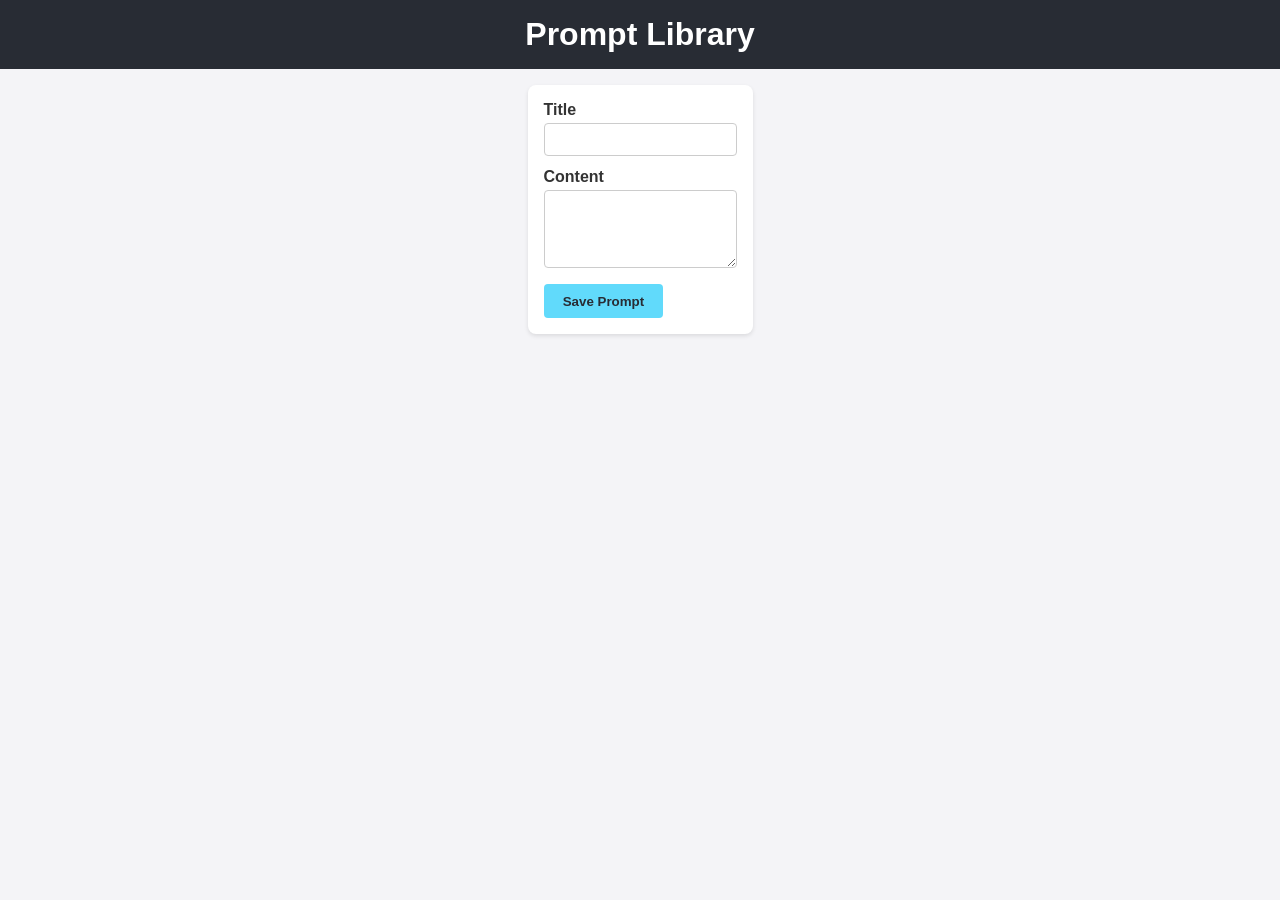
==== prompt-library/index.html @ 700f1c10 "feat: COmplete video 8" ====
<!DOCTYPE html>
<html lang="en">
<head>
    <meta charset="UTF-8">
    <meta http-equiv="X-UA-Compatible" content="IE=edge">
    <meta name="viewport" content="width=device-width, initial-scale=1.0">
    <title>Prompt Library</title>
    <link rel="stylesheet" href="style.css">
</head>
<body>
    <header>
        <h1>Prompt Library</h1>
    </header>

    <main>
        <section id="form-section">
            <form id="prompt-form">
                <div class="field">
                    <label for="title">Title</label>
                    <input type="text" id="title" name="title" required>
                </div>
                <div class="field">
                    <label for="content">Content</label>
                    <textarea id="content" name="content" rows="4" required></textarea>
                </div>
                <button type="submit" id="save-btn">Save Prompt</button>
            </form>
        </section>

        <section id="cards-container">
            <!-- prompt cards will be injected here -->
        </section>
    </main>

    <script src="app.js"></script>
</body>
</html>
---- prompt-library/style.css ----
/* simple light-mode developer theme */
* {
  box-sizing: border-box;
  margin: 0;
  padding: 0;
  font-family: "Segoe UI", Tahoma, Geneva, Verdana, sans-serif;
}
body {
  background: #f4f4f7;
  color: #333;
  min-height: 100vh;
  display: flex;
  flex-direction: column;
}
header {
  background: #282c34;
  color: #fff;
  padding: 1rem;
  text-align: center;
}
main {
  flex: 1;
  padding: 1rem;
  max-width: 800px;
  margin: 0 auto;
}
#form-section {
  background: #fff;
  padding: 1rem;
  border-radius: 8px;
  box-shadow: 0 2px 4px rgba(0, 0, 0, 0.1);
  margin-bottom: 1rem;
}
.field {
  margin-bottom: 0.75rem;
}
.field label {
  display: block;
  margin-bottom: 0.25rem;
  font-weight: 600;
}
.field input,
.field textarea {
  width: 100%;
  padding: 0.5rem;
  border: 1px solid #ccc;
  border-radius: 4px;
}
#save-btn {
  background: #61dafb;
  border: none;
  padding: 0.6rem 1.2rem;
  color: #282c34;
  font-weight: bold;
  border-radius: 4px;
  cursor: pointer;
}
#save-btn:hover {
  background: #52c7e9;
}
#cards-container {
  display: grid;
  grid-template-columns: repeat(auto-fit, minmax(240px, 1fr));
  gap: 1rem;
}
.card {
  background: #fff;
  border-radius: 8px;
  padding: 1rem;
  box-shadow: 0 2px 4px rgba(0, 0, 0, 0.1);
  position: relative;
}
.card .title {
  font-weight: 700;
  margin-bottom: 0.5rem;
}
.card .preview {
  font-size: 0.9rem;
  color: #555;
  margin-bottom: 0.5rem;
}
.card .full {
  font-size: 0.85rem;
  color: #333;
  white-space: pre-wrap;
  margin-bottom: 1rem;
}
.card .delete-btn {
  position: absolute;
  top: 8px;
  right: 8px;
  background: #e55353;
  border: none;
  color: #fff;
  padding: 0.3rem 0.6rem;
  border-radius: 4px;
  cursor: pointer;
  font-size: 0.8rem;
}
.card .delete-btn:hover {
  background: #c73e3e;
}
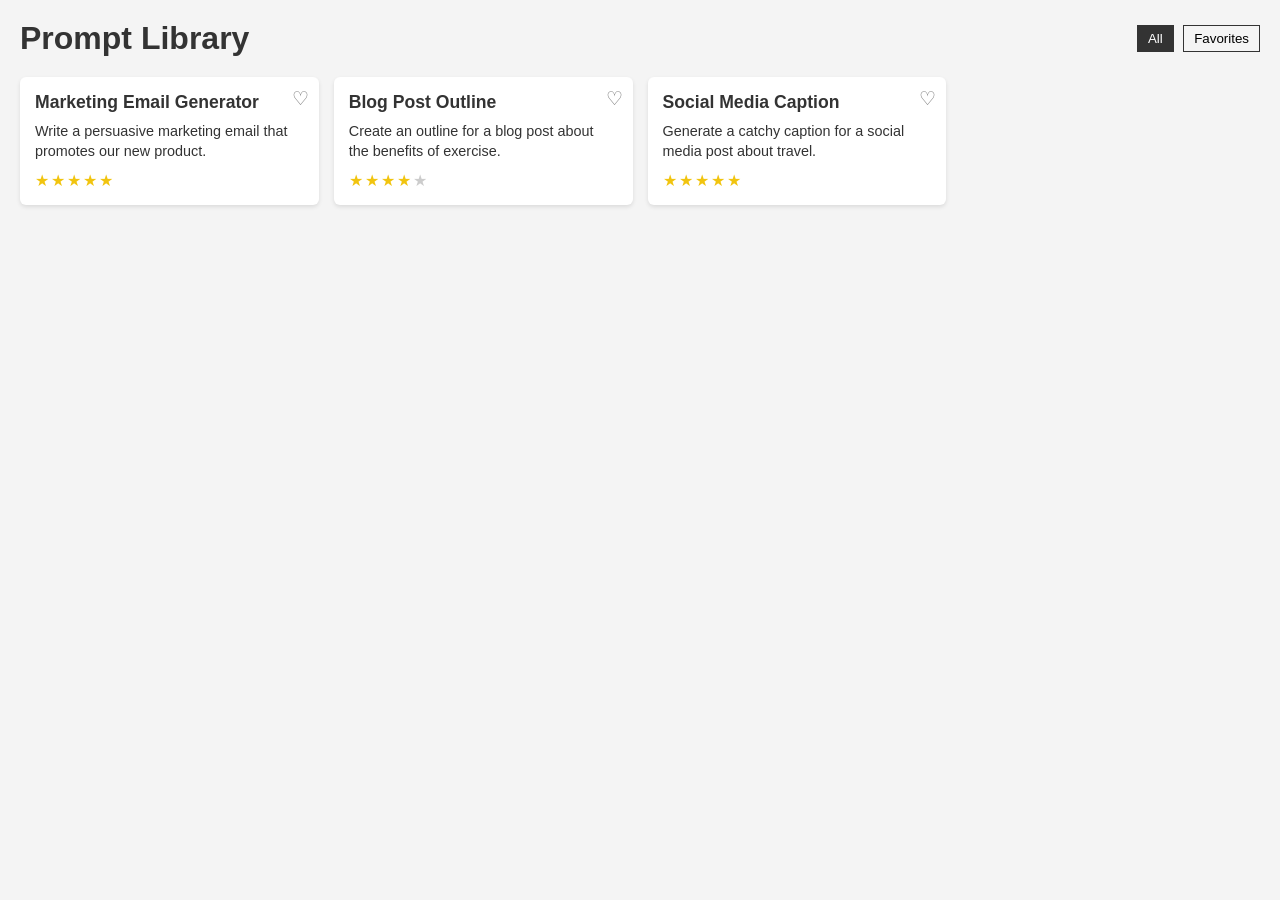
==== commit 91bcc765: "feat: Complete video 9-11" ====
--- a/prompt-library/index.html
+++ b/prompt-library/index.html
@@ -1,37 +1,24 @@
-<!DOCTYPE html>
+<!doctype html>
 <html lang="en">
-<head>
-    <meta charset="UTF-8">
-    <meta http-equiv="X-UA-Compatible" content="IE=edge">
-    <meta name="viewport" content="width=device-width, initial-scale=1.0">
+  <head>
+    <meta charset="UTF-8" />
+    <meta http-equiv="X-UA-Compatible" content="IE=edge" />
+    <meta name="viewport" content="width=device-width, initial-scale=1.0" />
     <title>Prompt Library</title>
-    <link rel="stylesheet" href="style.css">
-</head>
-<body>
+    <link rel="stylesheet" href="style.css" />
+  </head>
+  <body>
     <header>
-        <h1>Prompt Library</h1>
+      <h1>Prompt Library</h1>
+      <nav>
+        <button id="filter-all" class="filter-btn active">All</button>
+        <button id="filter-favorites" class="filter-btn">Favorites</button>
+      </nav>
     </header>
-
     <main>
-        <section id="form-section">
-            <form id="prompt-form">
-                <div class="field">
-                    <label for="title">Title</label>
-                    <input type="text" id="title" name="title" required>
-                </div>
-                <div class="field">
-                    <label for="content">Content</label>
-                    <textarea id="content" name="content" rows="4" required></textarea>
-                </div>
-                <button type="submit" id="save-btn">Save Prompt</button>
-            </form>
-        </section>
-
-        <section id="cards-container">
-            <!-- prompt cards will be injected here -->
-        </section>
+      <div id="prompt-container" class="card-container"></div>
     </main>
 
     <script src="app.js"></script>
-</body>
-</html>+  </body>
+</html>
--- a/prompt-library/style.css
+++ b/prompt-library/style.css
@@ -1,102 +1,109 @@
-/* simple light-mode developer theme */
+/* basic reset */
 * {
   box-sizing: border-box;
   margin: 0;
   padding: 0;
-  font-family: "Segoe UI", Tahoma, Geneva, Verdana, sans-serif;
 }
+
 body {
-  background: #f4f4f7;
+  font-family: Arial, sans-serif;
+  background: #f4f4f4;
+  padding: 20px;
   color: #333;
-  min-height: 100vh;
+}
+
+header {
+  margin-bottom: 20px;
   display: flex;
-  flex-direction: column;
+  align-items: center;
+  justify-content: space-between;
 }
-header {
-  background: #282c34;
+
+nav .filter-btn {
+  background: none;
+  border: 1px solid #333;
+  padding: 5px 10px;
+  margin-left: 5px;
+  cursor: pointer;
+  transition: background-color 0.2s;
+}
+
+nav .filter-btn.active,
+nav .filter-btn:hover {
+  background-color: #333;
   color: #fff;
-  padding: 1rem;
-  text-align: center;
 }
-main {
-  flex: 1;
-  padding: 1rem;
-  max-width: 800px;
-  margin: 0 auto;
+
+.card-container {
+  display: grid;
+  grid-template-columns: repeat(auto-fill, minmax(250px, 1fr));
+  gap: 15px;
 }
-#form-section {
-  background: #fff;
-  padding: 1rem;
-  border-radius: 8px;
-  box-shadow: 0 2px 4px rgba(0, 0, 0, 0.1);
-  margin-bottom: 1rem;
-}
-.field {
-  margin-bottom: 0.75rem;
-}
-.field label {
-  display: block;
-  margin-bottom: 0.25rem;
-  font-weight: 600;
-}
-.field input,
-.field textarea {
-  width: 100%;
-  padding: 0.5rem;
-  border: 1px solid #ccc;
-  border-radius: 4px;
-}
-#save-btn {
-  background: #61dafb;
-  border: none;
-  padding: 0.6rem 1.2rem;
-  color: #282c34;
-  font-weight: bold;
-  border-radius: 4px;
-  cursor: pointer;
-}
-#save-btn:hover {
-  background: #52c7e9;
-}
-#cards-container {
-  display: grid;
-  grid-template-columns: repeat(auto-fit, minmax(240px, 1fr));
-  gap: 1rem;
-}
+
 .card {
   background: #fff;
-  border-radius: 8px;
-  padding: 1rem;
+  border-radius: 6px;
+  padding: 15px;
+  position: relative;
   box-shadow: 0 2px 4px rgba(0, 0, 0, 0.1);
-  position: relative;
+  transition: transform 0.1s;
 }
-.card .title {
-  font-weight: 700;
-  margin-bottom: 0.5rem;
+
+.card:hover {
+  transform: translateY(-2px);
 }
-.card .preview {
+
+.card h2 {
+  font-size: 1.1rem;
+  margin-bottom: 8px;
+}
+
+.card p {
   font-size: 0.9rem;
-  color: #555;
-  margin-bottom: 0.5rem;
+  line-height: 1.4;
 }
-.card .full {
-  font-size: 0.85rem;
-  color: #333;
-  white-space: pre-wrap;
-  margin-bottom: 1rem;
+
+.favorite-icon {
+  position: absolute;
+  top: 10px;
+  right: 10px;
+  font-size: 1.2rem;
+  cursor: pointer;
+  user-select: none;
+  transition:
+    transform 0.2s,
+    color 0.2s;
+  color: #777;
 }
-.card .delete-btn {
-  position: absolute;
-  top: 8px;
-  right: 8px;
-  background: #e55353;
-  border: none;
-  color: #fff;
-  padding: 0.3rem 0.6rem;
-  border-radius: 4px;
+
+.favorite-icon.favorited {
+  color: #e74c3c;
+}
+
+.favorite-icon:active {
+  transform: scale(1.2);
+}
+
+/* rating stars */
+.rating {
+  margin-top: 10px;
+}
+
+.rating .star {
+  font-size: 1rem;
   cursor: pointer;
-  font-size: 0.8rem;
+  color: #ccc;
+  transition:
+    color 0.2s,
+    transform 0.1s;
+  display: inline-block;
+  margin-right: 2px;
 }
-.card .delete-btn:hover {
-  background: #c73e3e;
+
+.rating .star.filled {
+  color: #f1c40f;
 }
+
+.rating .star:active {
+  transform: scale(1.2);
+}
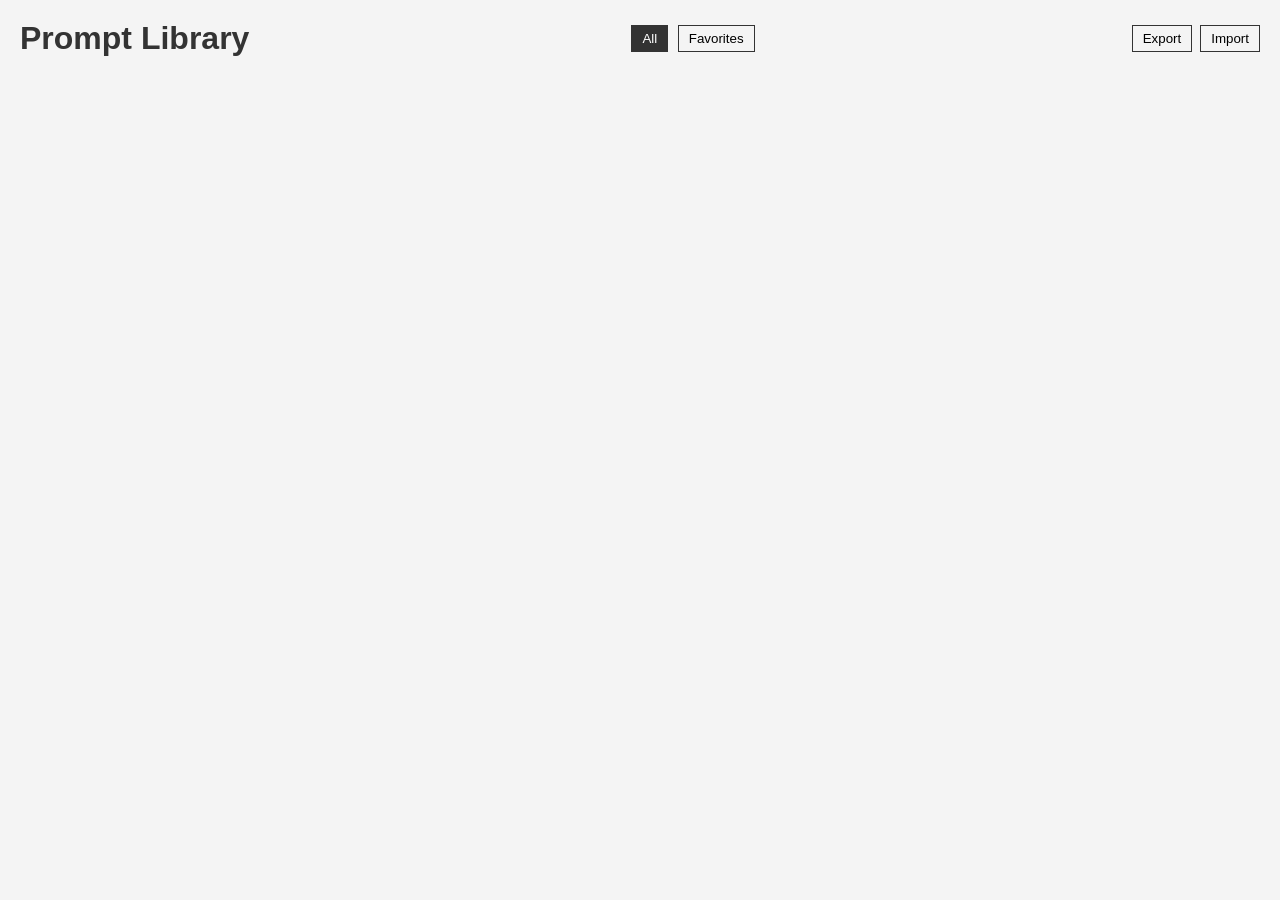
==== commit bd086768: "feat: COmplete video 19-21" ====
--- a/prompt-library/index.html
+++ b/prompt-library/index.html
@@ -14,6 +14,11 @@
         <button id="filter-all" class="filter-btn active">All</button>
         <button id="filter-favorites" class="filter-btn">Favorites</button>
       </nav>
+      <div class="import-export">
+        <button id="export-btn" class="action-btn">Export</button>
+        <button id="import-btn" class="action-btn">Import</button>
+        <input id="import-file" type="file" accept="application/json" style="display:none" />
+      </div>
     </header>
     <main>
       <div id="prompt-container" class="card-container"></div>
--- a/prompt-library/style.css
+++ b/prompt-library/style.css
@@ -17,6 +17,8 @@
   display: flex;
   align-items: center;
   justify-content: space-between;
+  flex-wrap: wrap;
+  gap: 10px;
 }
 
 nav .filter-btn {
@@ -26,6 +28,24 @@
   margin-left: 5px;
   cursor: pointer;
   transition: background-color 0.2s;
+}
+
+.import-export {
+  display: flex;
+  align-items: center;
+  gap: 8px;
+}
+
+.action-btn {
+  background: none;
+  border: 1px solid #333;
+  padding: 5px 10px;
+  cursor: pointer;
+  transition: background-color 0.2s;
+}
+
+.action-btn:hover {
+  background-color: rgba(0, 0, 0, 0.05);
 }
 
 nav .filter-btn.active,
@@ -107,3 +127,117 @@
 .rating .star:active {
   transform: scale(1.2);
 }
+
+.metadata {
+  margin-top: 10px;
+  font-size: 0.85rem;
+  color: #555;
+}
+
+.metadata-row {
+  display: flex;
+  justify-content: space-between;
+  gap: 10px;
+  margin-bottom: 2px;
+}
+
+.metadata-label {
+  font-weight: 600;
+}
+
+.token-estimate {
+  margin-top: 4px;
+}
+
+.token-estimate.confidence-high {
+  color: #2ecc71;
+}
+
+.token-estimate.confidence-medium {
+  color: #f1c40f;
+}
+
+.token-estimate.confidence-low {
+  color: #e74c3c;
+}
+
+/* notes section */
+.notes-icon {
+  position: absolute;
+  top: 10px;
+  right: 40px;
+  font-size: 1.2rem;
+  cursor: pointer;
+  user-select: none;
+  transition: transform 0.2s;
+}
+
+.notes-icon:hover {
+  transform: scale(1.1);
+}
+
+.notes-panel {
+  margin-top: 15px;
+  padding-top: 10px;
+  border-top: 1px solid #eee;
+  animation: slideDown 0.3s ease-out;
+}
+
+@keyframes slideDown {
+  from {
+    opacity: 0;
+    max-height: 0;
+  }
+  to {
+    opacity: 1;
+    max-height: 300px;
+  }
+}
+
+.notes-textarea {
+  width: 100%;
+  height: 80px;
+  padding: 8px;
+  border: 1px solid #ccc;
+  border-radius: 4px;
+  resize: vertical;
+  font-family: inherit;
+  font-size: 0.9rem;
+  margin-bottom: 5px;
+}
+
+.char-counter {
+  font-size: 0.8rem;
+  color: #666;
+  text-align: right;
+  margin-bottom: 10px;
+}
+
+.notes-save-btn,
+.notes-delete-btn {
+  padding: 5px 10px;
+  border: none;
+  border-radius: 4px;
+  cursor: pointer;
+  font-size: 0.9rem;
+  margin-right: 5px;
+  transition: background-color 0.2s;
+}
+
+.notes-save-btn {
+  background-color: #007bff;
+  color: white;
+}
+
+.notes-save-btn:hover {
+  background-color: #0056b3;
+}
+
+.notes-delete-btn {
+  background-color: #dc3545;
+  color: white;
+}
+
+.notes-delete-btn:hover {
+  background-color: #c82333;
+}
